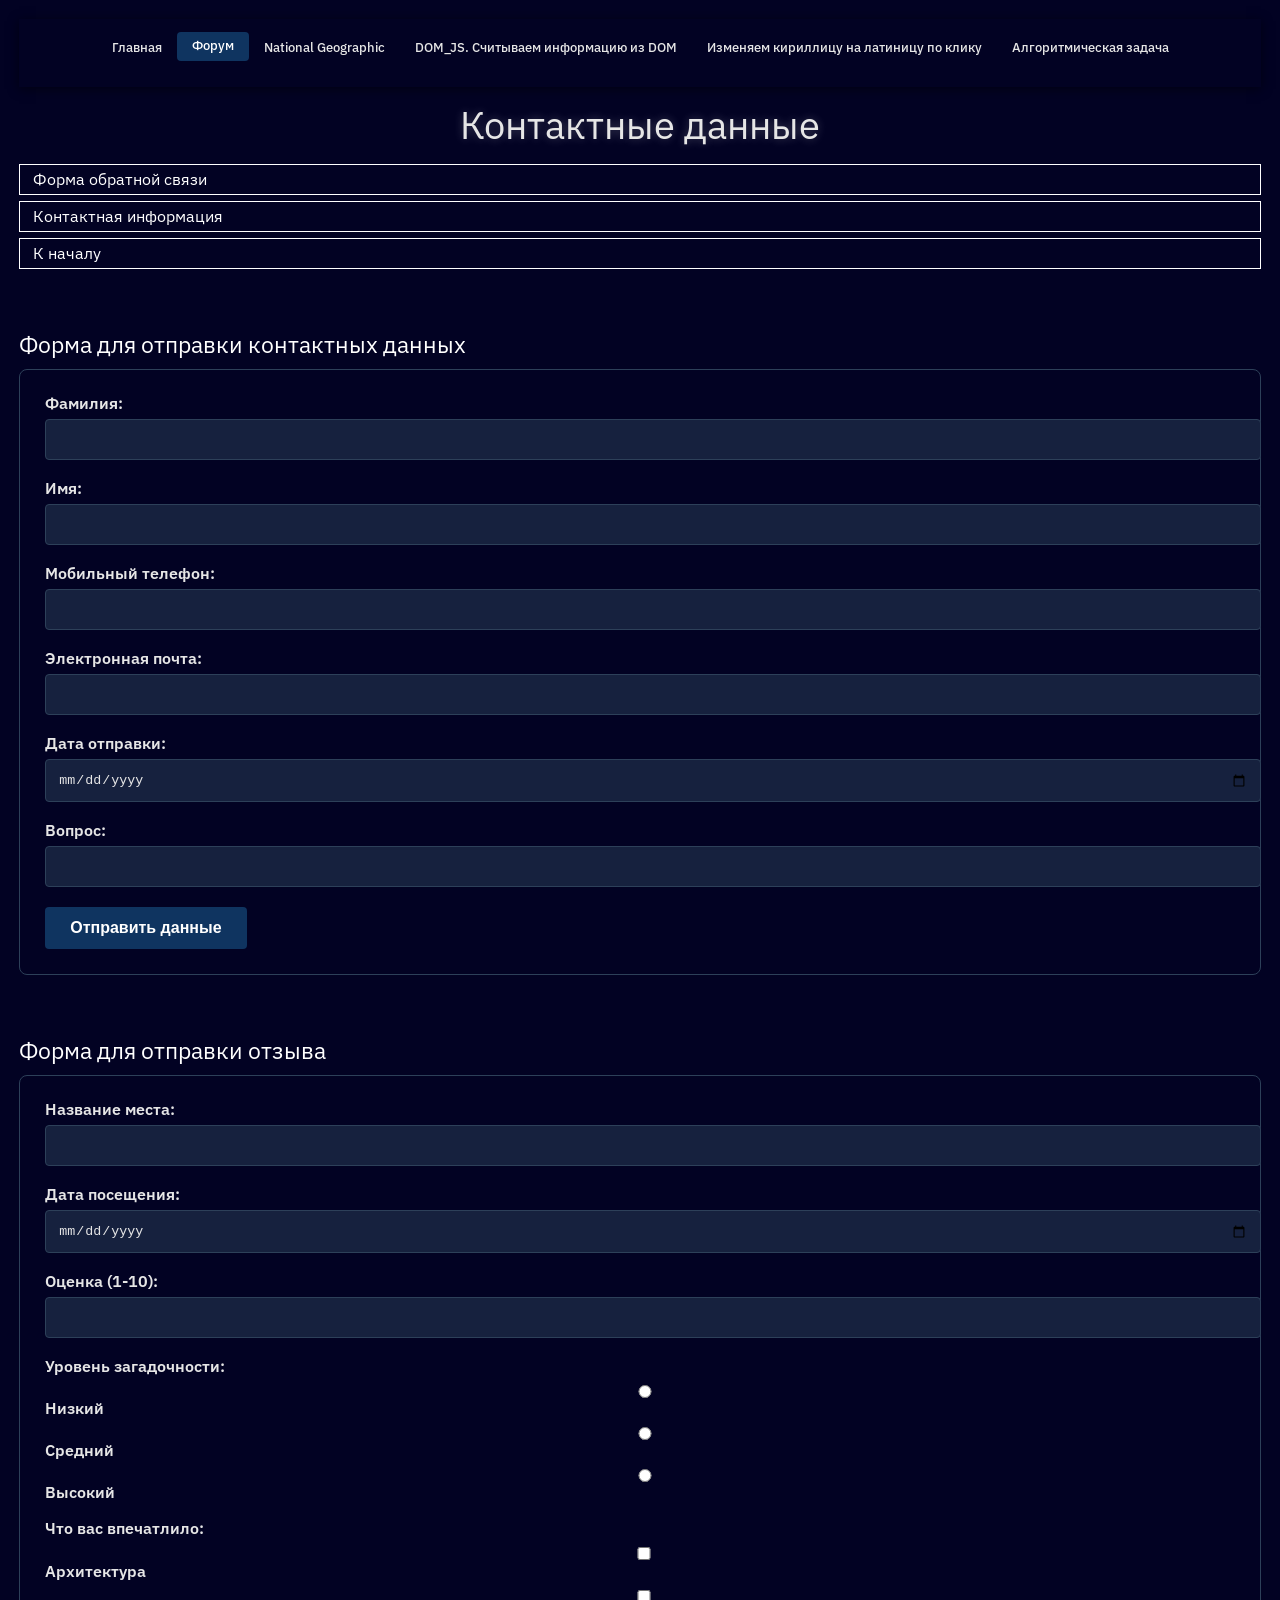
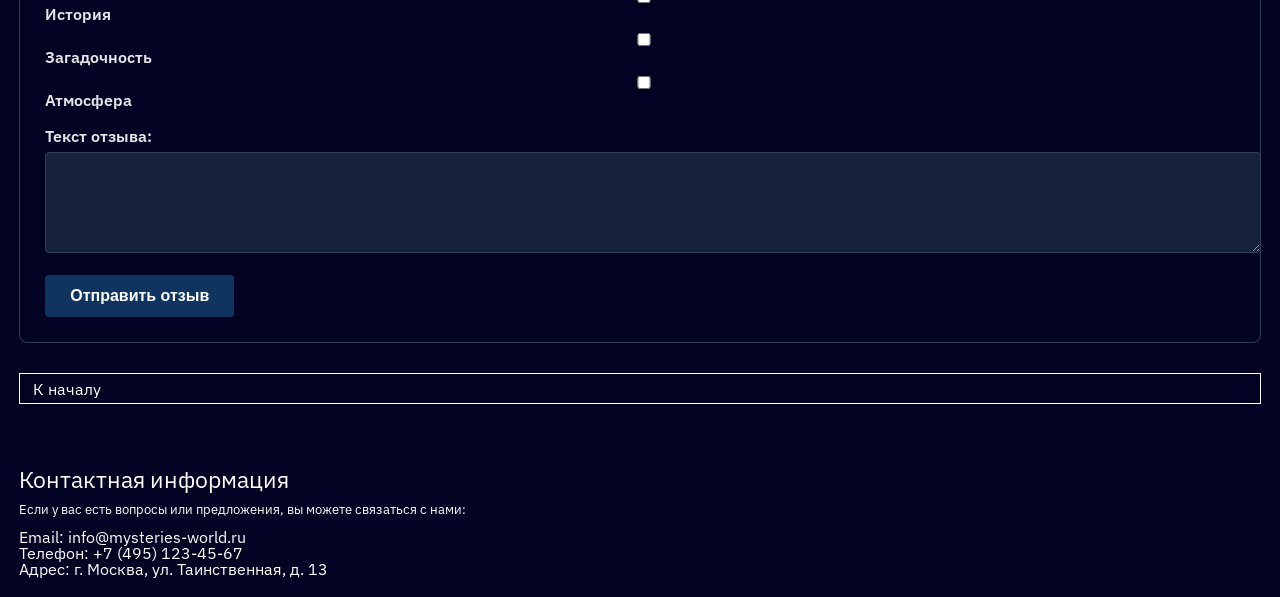
==== 1page.html @ fd526dd6 "Update 1page.html" ====
<!DOCTYPE html>
<html lang="en">
<head>
    <meta charset="UTF-8">
    <meta name="viewport" content="width=device-width, initial-scale=1.0">
    <title>Форум</title>
    <link rel="stylesheet" href="./css/style.css">
    <script src="js/script2.js"></script>
</head>
<body>
<nav>
    <div class="container">
        <ul>
            <li><a href="index.html" class="active"><i class="fas fa-home"></i> Главная</a></li>
            <li><a href="1page.html"><i class="fas fa-images"></i> Форум </a></li>
            <li><a href="https://www.nationalgeographic.com" target="_blank"><i class="fas fa-external-link-alt"></i> National Geographic</a></li>
            <li><a href="2page.html"><i class="fas fa-address-book"></i> DOM_JS. Считываем информацию из DOM</a></li>
            <li><a href="3page.html"><i class="fas fa-language"></i> Изменяем кириллицу на латиницу по клику</a></li>
            <li><a href="4page.html"><i class="fas fa-calculator"></i> Алгоритмическая задача</a></li>
        </ul>
    </div>
</nav>
<div class="container">
    <main>
        <h1>Контактные данные</h1>

        <div class="internal-nav">
            <a href="#form">Форма обратной связи</a>
            <a href="#info">Контактная информация</a>
            <a href="#top">К началу</a>
        </div>

        <h2 id="form">Форма для отправки контактных данных</h2>

        <form action="https://www.google.com/webhp" method="POST">
            <div class="form-group">
                <label for="lastname">Фамилия:</label>
                <input type="text" id="lastname" name="lastname" required>
            </div>

            <div class="form-group">
                <label for="firstname">Имя:</label>
                <input type="text" id="firstname" name="firstname" required>
            </div>

            <div class="form-group">
                <label for="phone">Мобильный телефон:</label>
                <input type="tel" id="phone" name="phone" required>
            </div>

            <div class="form-group">
                <label for="email">Электронная почта:</label>
                <input type="email" id="email" name="email" required>
            </div>

            <div class="form-group">
                <label for="date">Дата отправки:</label>
                <input type="date" id="date" name="date" required>
            </div>

            <div class="form-group">
                <label for="group">Вопрос:</label>
                <input type="text" id="group" name="group" required>
            </div>

            <button type="submit">Отправить данные</button>
        </form>
        <h2 id="form">Форма для отправки отзыва</h2>

        <form action="https://httpbin.org/post" method="POST">
            <input type="hidden" name="form_type" value="review">

            <div class="form-group">
                <label for="place_name">Название места:</label>
                <input type="text" id="place_name" name="place_name" required>
            </div>

            <div class="form-group">
                <label for="visit_date">Дата посещения:</label>
                <input type="date" id="visit_date" name="visit_date" required>
            </div>

            <div class="form-group">
                <label for="rating">Оценка (1-10):</label>
                <input type="number" id="rating" name="rating" min="1" max="10" required>
            </div>

            <div class="form-group">
                <label>Уровень загадочности:</label>
                <div>
                    <input type="radio" id="mystery_low" name="mystery_level" value="low" required>
                    <label for="mystery_low">Низкий</label>

                    <input type="radio" id="mystery_medium" name="mystery_level" value="medium">
                    <label for="mystery_medium">Средний</label>

                    <input type="radio" id="mystery_high" name="mystery_level" value="high">
                    <label for="mystery_high">Высокий</label>
                </div>
            </div>

            <div class="form-group">
                <label>Что вас впечатлило:</label>
                <div>
                    <input type="checkbox" id="impression_architecture" name="impressions" value="architecture">
                    <label for="impression_architecture">Архитектура</label>

                    <input type="checkbox" id="impression_history" name="impressions" value="history">
                    <label for="impression_history">История</label>

                    <input type="checkbox" id="impression_mystery" name="impressions" value="mystery">
                    <label for="impression_mystery">Загадочность</label>

                    <input type="checkbox" id="impression_atmosphere" name="impressions" value="atmosphere">
                    <label for="impression_atmosphere">Атмосфера</label>
                </div>
            </div>

            <div class="form-group">
                <label for="review_text">Текст отзыва:</label>
                <textarea id="review_text" name="review_text" rows="5" required></textarea>
            </div>

            <button type="submit">Отправить отзыв</button>
        </form>

        <div class="internal-nav">
            <a href="#top">К началу</a>
        </div>

        <h2 id="info">Контактная информация</h2>
        <p>Если у вас есть вопросы или предложения, вы можете связаться с нами:</p>

        <ul>
            <li>Email: info@mysteries-world.ru</li>
            <li>Телефон: +7 (495) 123-45-67</li>
            <li>Адрес: г. Москва, ул. Таинственная, д. 13</li>
        </ul>
    </main>
</body>
</html>
---- css/style.css ----
@import "reset.css";
@import "content.css";
@import url('https://fonts.googleapis.com/css2?family=IBM+Plex+Sans:wght@200&display=swap');
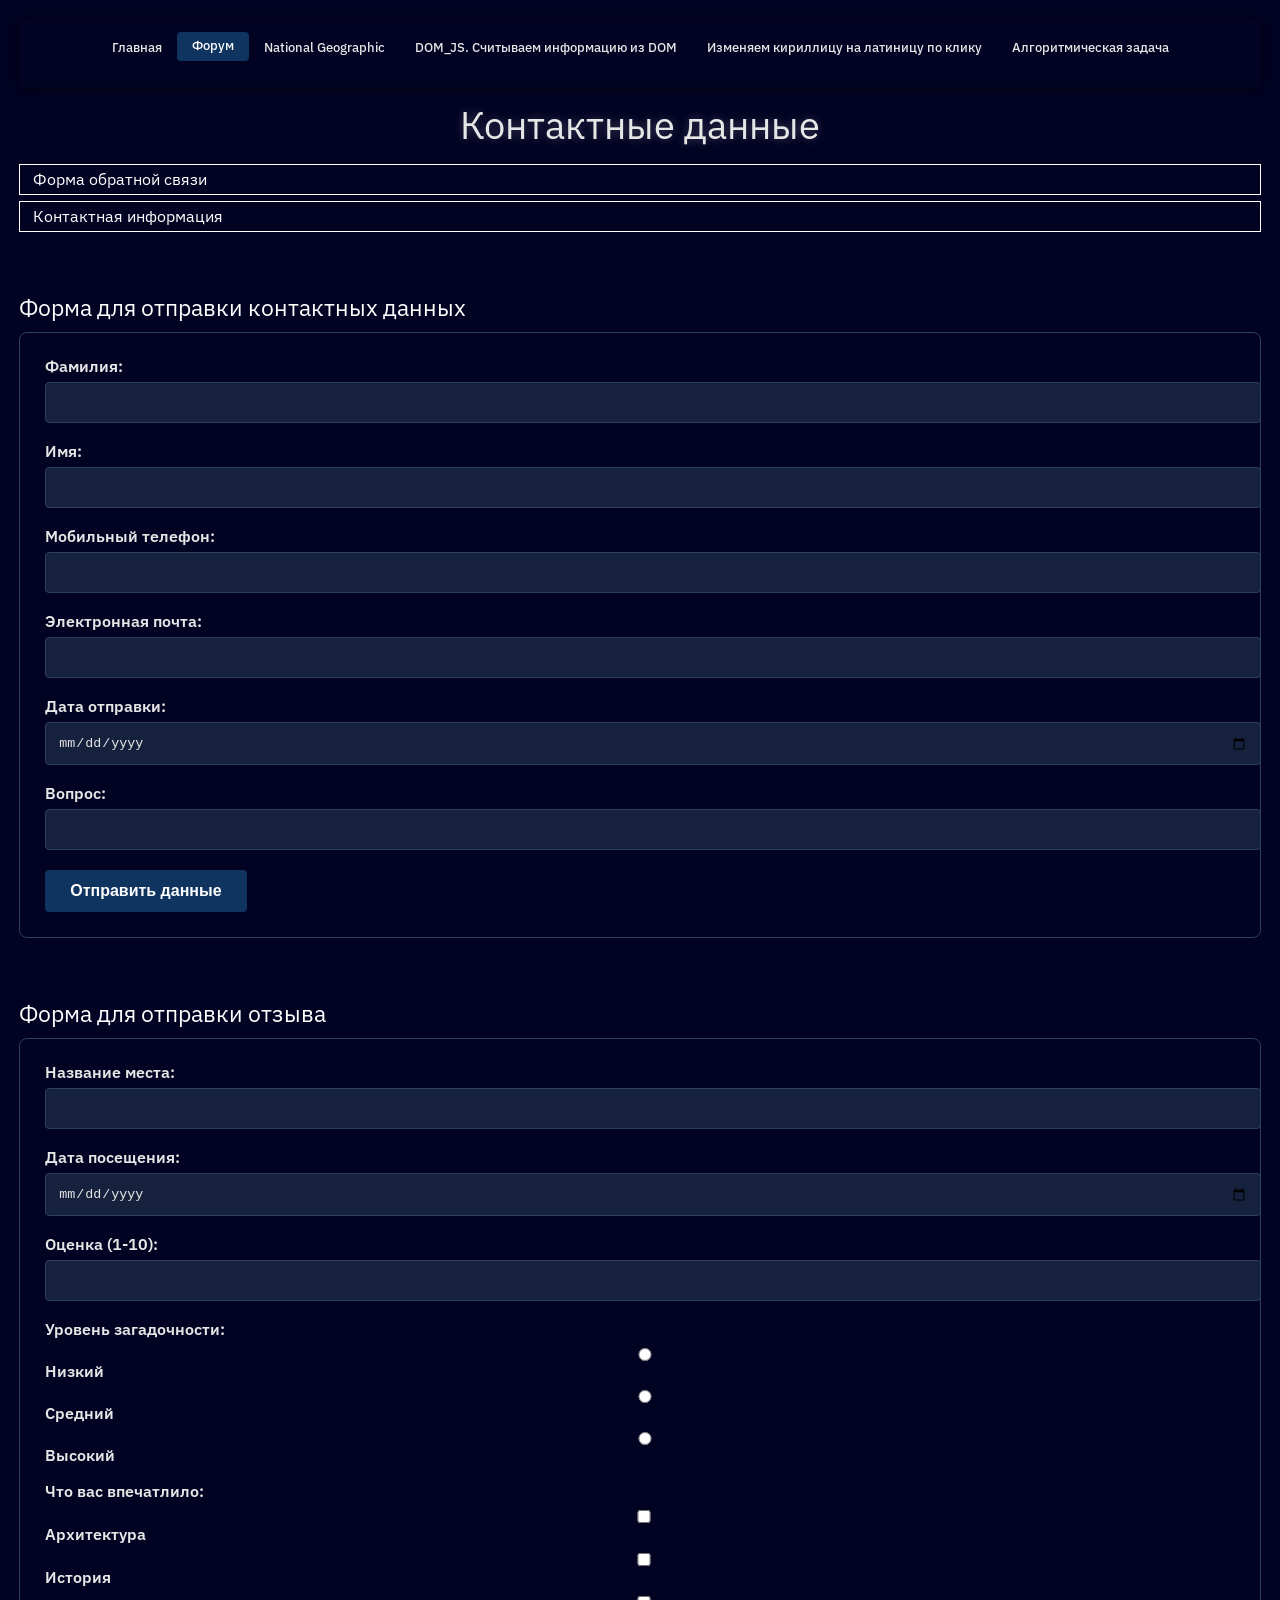
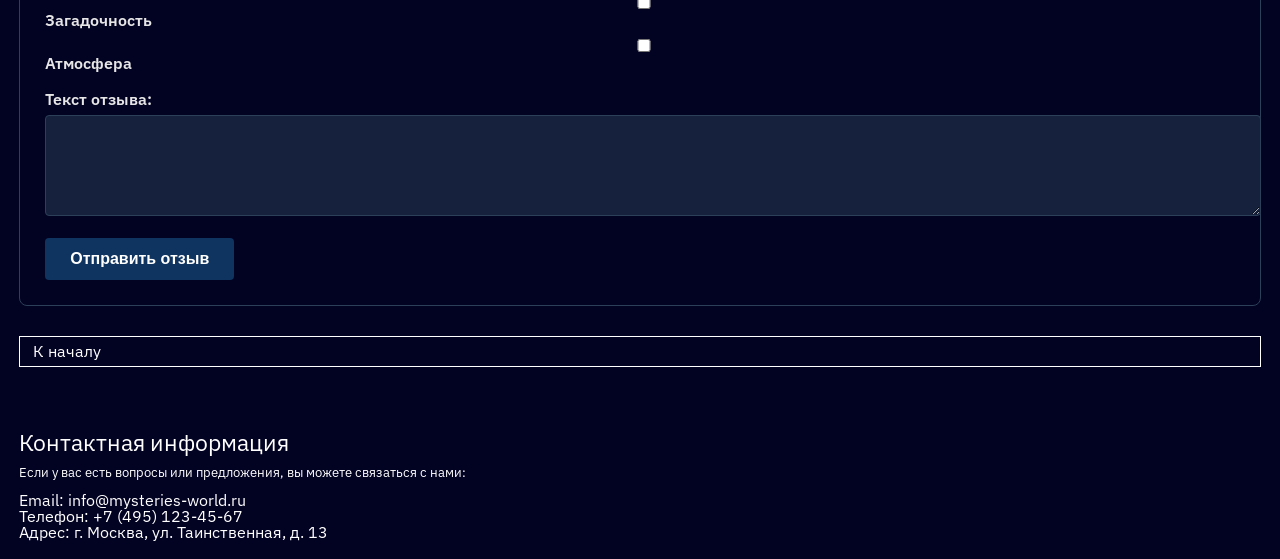
==== commit 1146358b: "Update 1page.html" ====
--- a/1page.html
+++ b/1page.html
@@ -27,7 +27,6 @@
         <div class="internal-nav">
             <a href="#form">Форма обратной связи</a>
             <a href="#info">Контактная информация</a>
-            <a href="#top">К началу</a>
         </div>
 
         <h2 id="form">Форма для отправки контактных данных</h2>
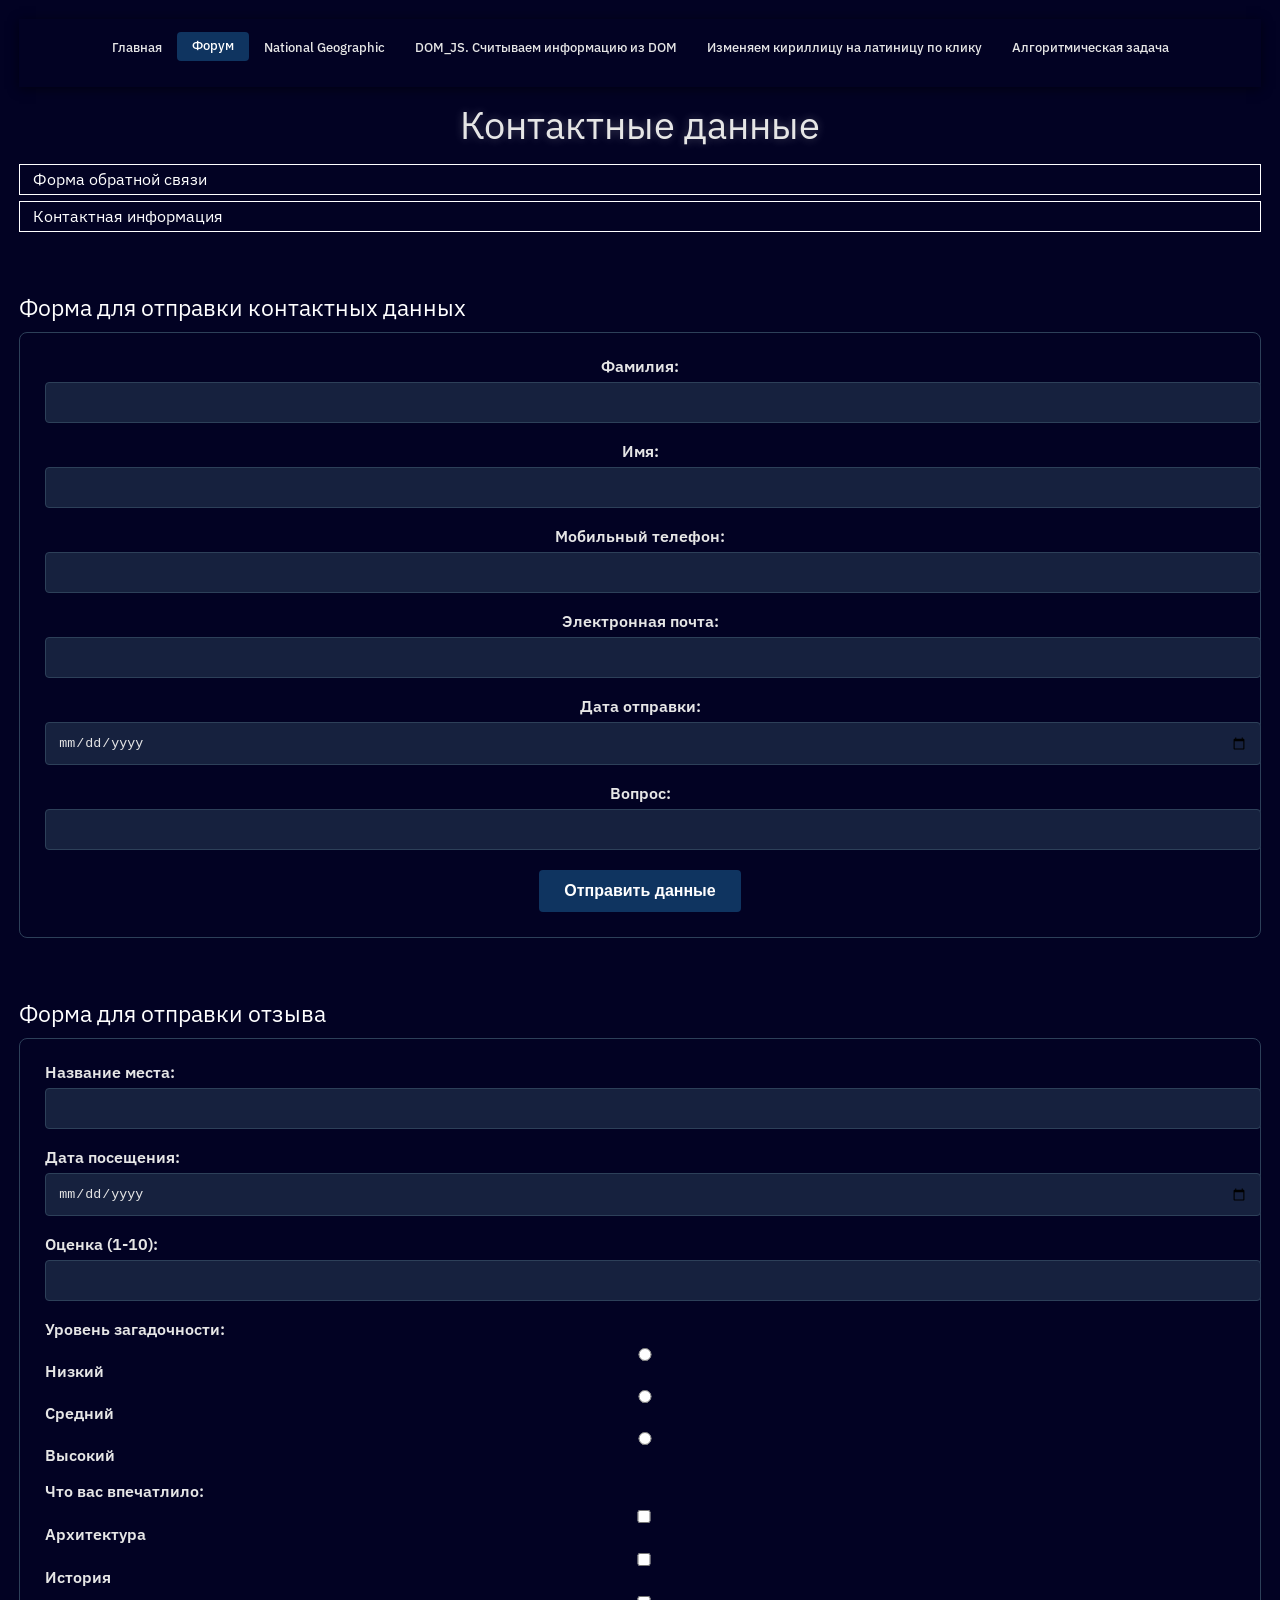
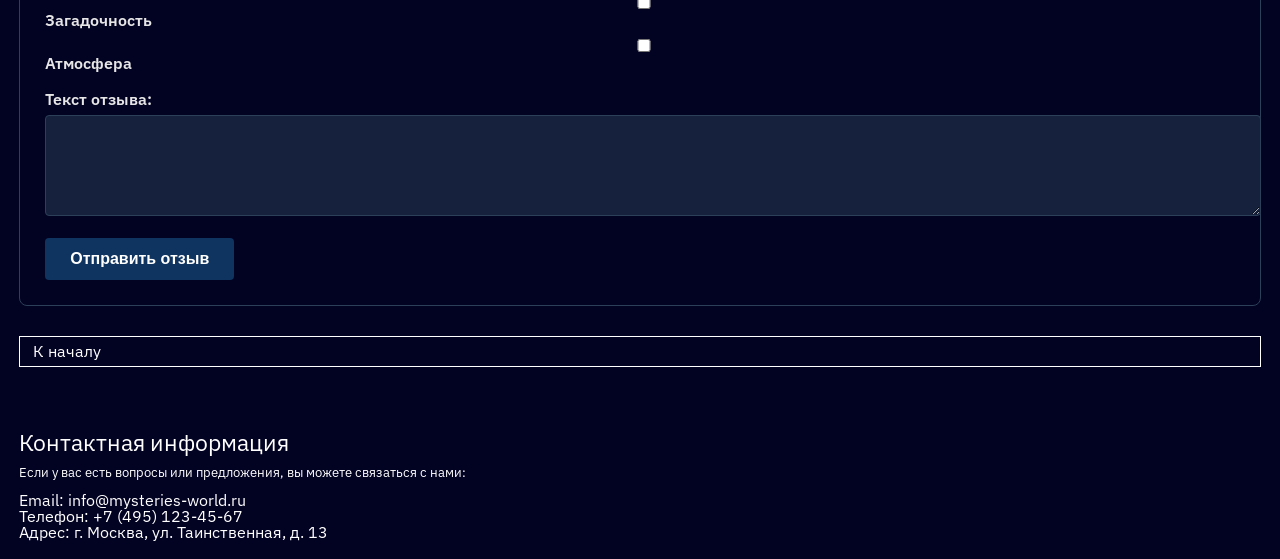
==== commit f20b0fb1: "Update 1page.html" ====
--- a/1page.html
+++ b/1page.html
@@ -31,7 +31,8 @@
 
         <h2 id="form">Форма для отправки контактных данных</h2>
 
-        <form action="https://www.google.com/webhp" method="POST">
+       <form action="https://www.bing.com/search?" method="get" name="Form" target="_blank" align="center">
+           <input type="hidden" name="q" value="search">
             <div class="form-group">
                 <label for="lastname">Фамилия:</label>
                 <input type="text" id="lastname" name="lastname" required>
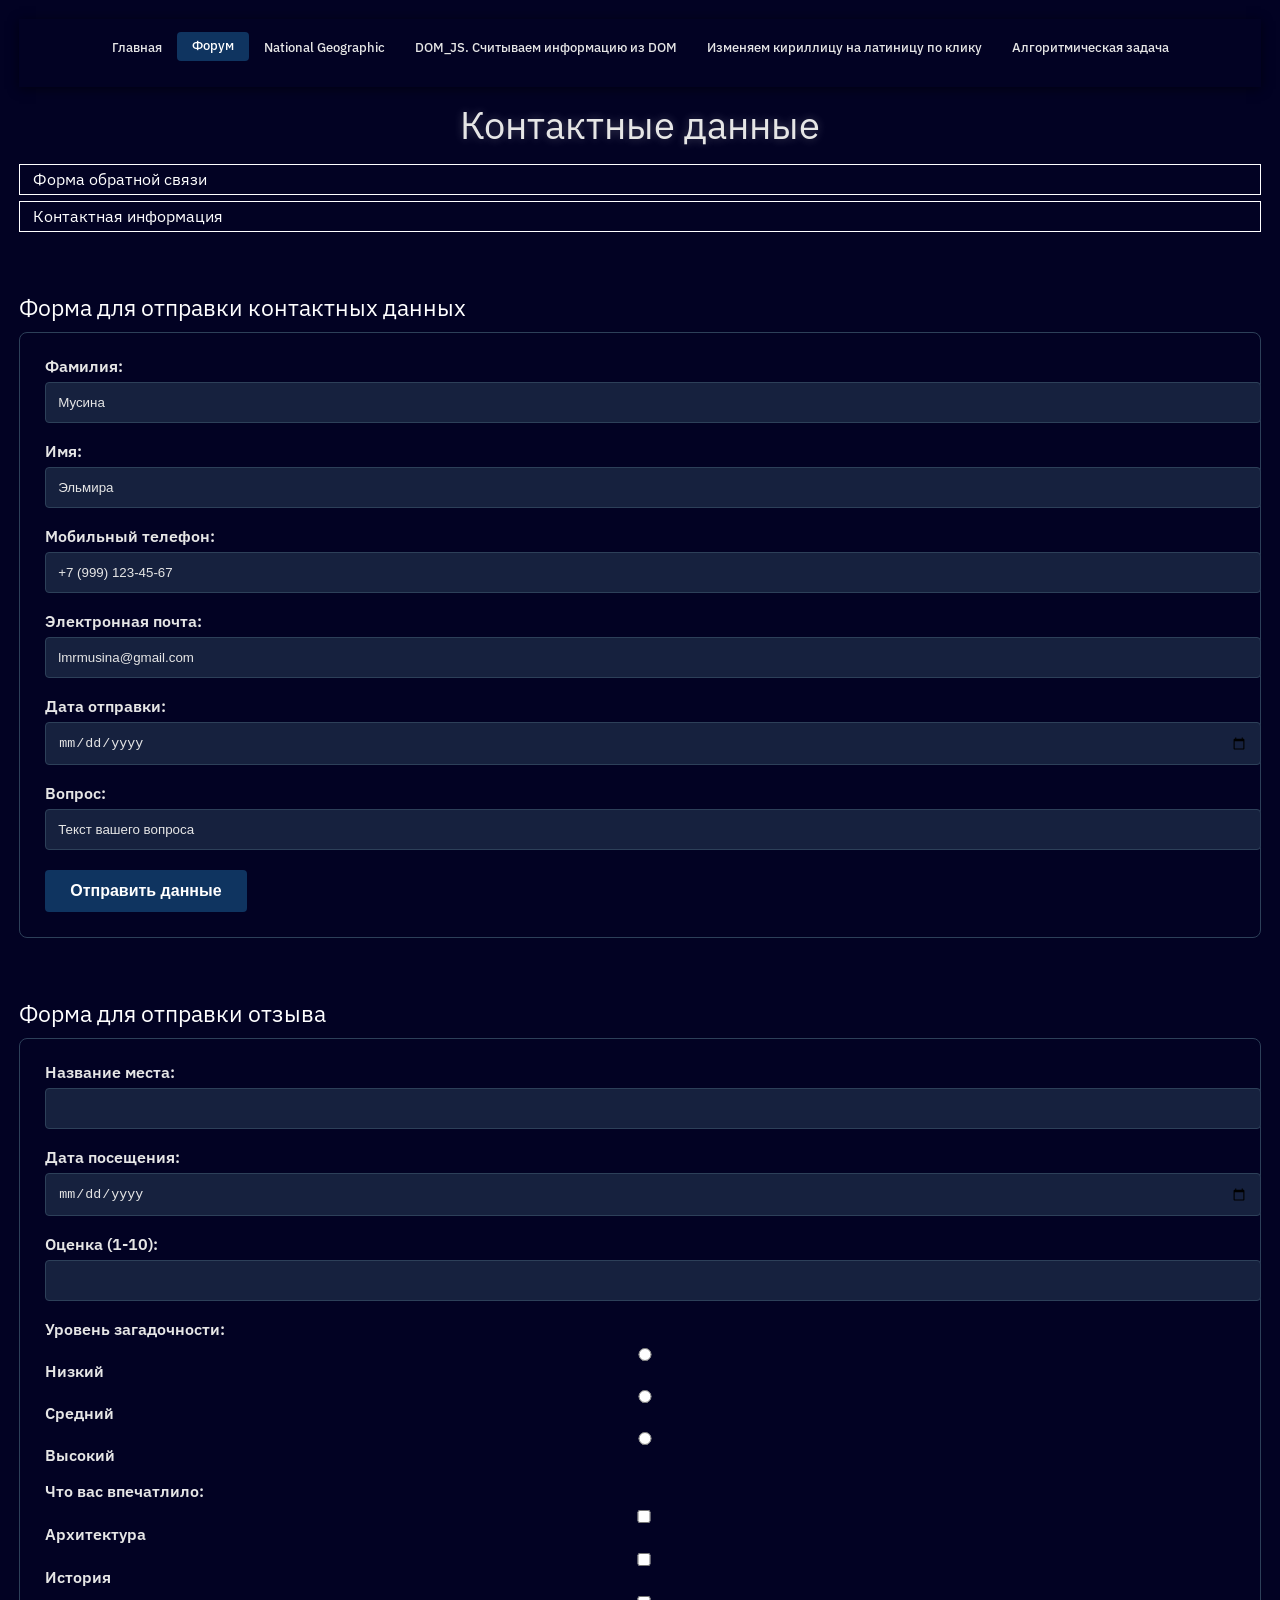
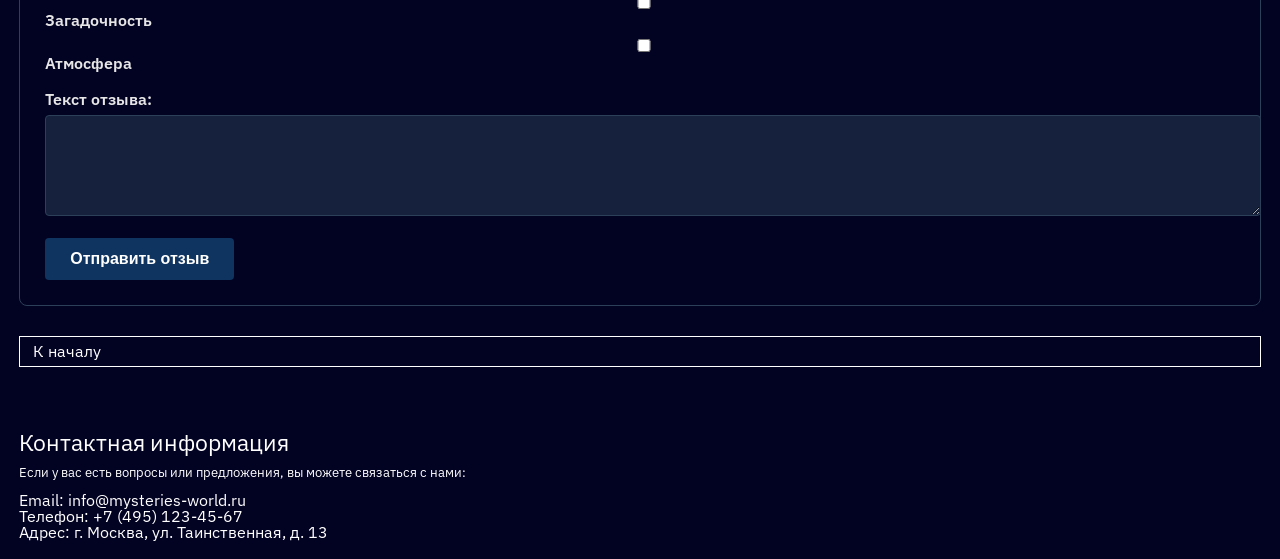
==== commit f24e2597: "Update 1page.html" ====
--- a/1page.html
+++ b/1page.html
@@ -31,26 +31,26 @@
 
         <h2 id="form">Форма для отправки контактных данных</h2>
 
-       <form action="https://www.bing.com/search?" method="get" name="Form" target="_blank" align="center">
+       <form action="https://www.bing.com/search?" method="get" name="Form" target="_blank">
            <input type="hidden" name="q" value="search">
             <div class="form-group">
                 <label for="lastname">Фамилия:</label>
-                <input type="text" id="lastname" name="lastname" required>
+                <input type="text" id="lastname" name="lastname" value="Мусина" required>
             </div>
 
             <div class="form-group">
                 <label for="firstname">Имя:</label>
-                <input type="text" id="firstname" name="firstname" required>
+                <input type="text" id="firstname" name="firstname" value="Эльмира" required>
             </div>
 
             <div class="form-group">
                 <label for="phone">Мобильный телефон:</label>
-                <input type="tel" id="phone" name="phone" required>
+                <input type="tel" id="phone" name="phone" value="+7 (999) 123-45-67" required>
             </div>
 
             <div class="form-group">
                 <label for="email">Электронная почта:</label>
-                <input type="email" id="email" name="email" required>
+                <input type="email" id="email" name="email" value="lmrmusina@gmail.com" required>
             </div>
 
             <div class="form-group">
@@ -60,7 +60,7 @@
 
             <div class="form-group">
                 <label for="group">Вопрос:</label>
-                <input type="text" id="group" name="group" required>
+                <input type="text" id="group" name="group" value="Текст вашего вопроса" required>
             </div>
 
             <button type="submit">Отправить данные</button>
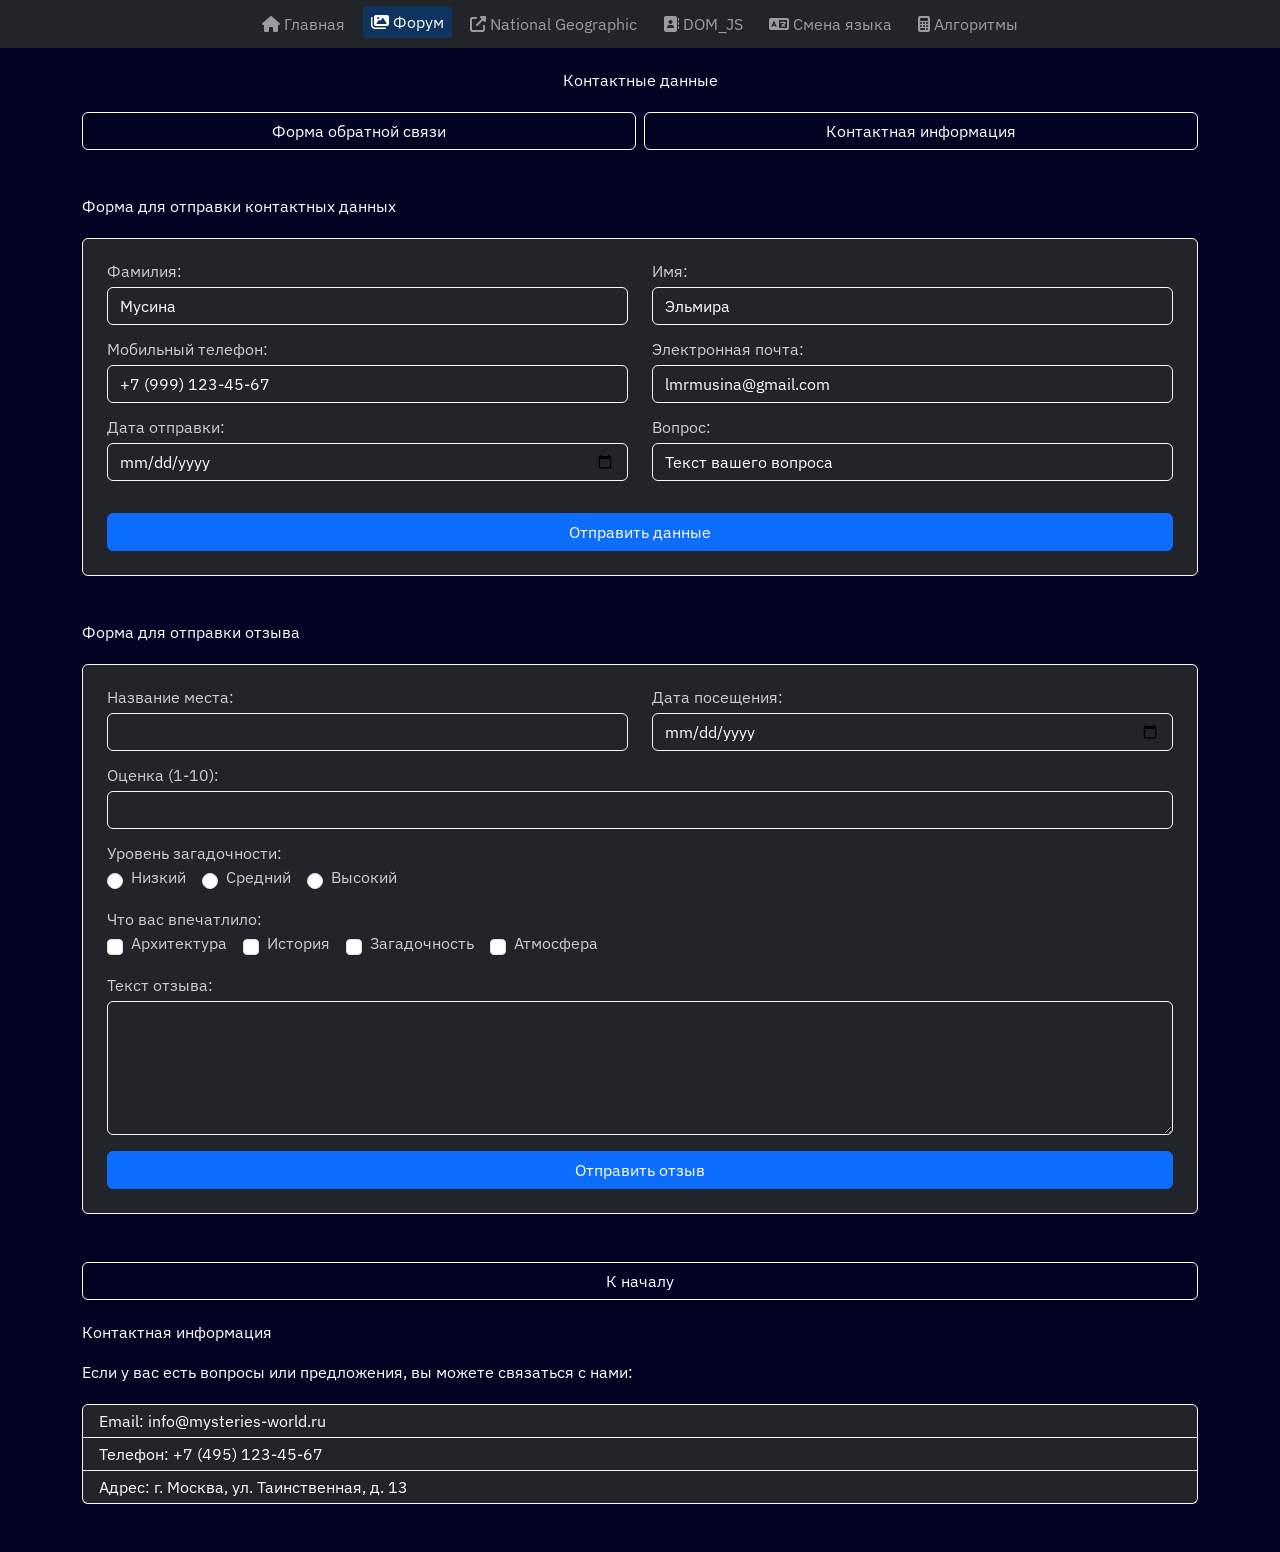
==== commit 1fb81836: "added new function" ====
--- a/1page.html
+++ b/1page.html
@@ -4,138 +4,182 @@
     <meta charset="UTF-8">
     <meta name="viewport" content="width=device-width, initial-scale=1.0">
     <title>Форум</title>
+    <!-- Bootstrap 5 -->
+    <link href="https://cdn.jsdelivr.net/npm/bootstrap@5.3.0/dist/css/bootstrap.min.css" rel="stylesheet">
+    <!-- Font Awesome -->
+    <link rel="stylesheet" href="https://cdnjs.cloudflare.com/ajax/libs/font-awesome/6.4.0/css/all.min.css">
     <link rel="stylesheet" href="./css/style.css">
     <script src="js/script2.js"></script>
 </head>
 <body>
-<nav>
+<!-- Навигация Bootstrap -->
+<nav class="navbar navbar-expand-lg navbar-dark bg-dark sticky-top">
     <div class="container">
-        <ul>
-            <li><a href="index.html" class="active"><i class="fas fa-home"></i> Главная</a></li>
-            <li><a href="1page.html"><i class="fas fa-images"></i> Форум </a></li>
-            <li><a href="https://www.nationalgeographic.com" target="_blank"><i class="fas fa-external-link-alt"></i> National Geographic</a></li>
-            <li><a href="2page.html"><i class="fas fa-address-book"></i> DOM_JS. Считываем информацию из DOM</a></li>
-            <li><a href="3page.html"><i class="fas fa-language"></i> Изменяем кириллицу на латиницу по клику</a></li>
-            <li><a href="4page.html"><i class="fas fa-calculator"></i> Алгоритмическая задача</a></li>
-        </ul>
+        <button class="navbar-toggler" type="button" data-bs-toggle="collapse" data-bs-target="#navbarNav">
+            <span class="navbar-toggler-icon"></span>
+        </button>
+        <div class="collapse navbar-collapse" id="navbarNav">
+            <ul class="navbar-nav mx-auto">
+                <li class="nav-item">
+                    <a href="index.html" class="nav-link"><i class="fas fa-home"></i> Главная</a>
+                </li>
+                <li class="nav-item">
+                    <a href="1page.html" class="nav-link active"><i class="fas fa-images"></i> Форум</a>
+                </li>
+                <li class="nav-item">
+                    <a href="https://www.nationalgeographic.com" target="_blank" class="nav-link"><i class="fas fa-external-link-alt"></i> National Geographic</a>
+                </li>
+                <li class="nav-item">
+                    <a href="2page.html" class="nav-link"><i class="fas fa-address-book"></i> DOM_JS</a>
+                </li>
+                <li class="nav-item">
+                    <a href="3page.html" class="nav-link"><i class="fas fa-language"></i> Смена языка</a>
+                </li>
+                <li class="nav-item">
+                    <a href="4page.html" class="nav-link"><i class="fas fa-calculator"></i> Алгоритмы</a>
+                </li>
+            </ul>
+        </div>
     </div>
 </nav>
-<div class="container">
+
+<div class="container mt-4">
     <main>
-        <h1>Контактные данные</h1>
+        <div class="row">
+            <div class="col-12">
+                <h1 class="text-center mb-4">Контактные данные</h1>
 
-        <div class="internal-nav">
-            <a href="#form">Форма обратной связи</a>
-            <a href="#info">Контактная информация</a>
+                <!-- Внутренняя навигация -->
+                <div class="internal-nav d-flex flex-column flex-md-row gap-2 mb-5">
+                    <a href="#form" class="btn btn-outline-light">Форма обратной связи</a>
+                    <a href="#info" class="btn btn-outline-light">Контактная информация</a>
+                </div>
+
+                <!-- Форма контактных данных -->
+                <h2 id="form" class="mb-4">Форма для отправки контактных данных</h2>
+                <form action="https://www.bing.com/search?" method="get" name="Form" target="_blank" class="card bg-dark border-light p-4 mb-5">
+                    <input type="hidden" name="q" value="search">
+                    <div class="row">
+                        <div class="col-md-6 mb-3">
+                            <label for="lastname" class="form-label">Фамилия:</label>
+                            <input type="text" class="form-control bg-dark text-white border-light" id="lastname" name="lastname" value="Мусина" required>
+                        </div>
+                        <div class="col-md-6 mb-3">
+                            <label for="firstname" class="form-label">Имя:</label>
+                            <input type="text" class="form-control bg-dark text-white border-light" id="firstname" name="firstname" value="Эльмира" required>
+                        </div>
+                    </div>
+                    <div class="row">
+                        <div class="col-md-6 mb-3">
+                            <label for="phone" class="form-label">Мобильный телефон:</label>
+                            <input type="tel" class="form-control bg-dark text-white border-light" id="phone" name="phone" value="+7 (999) 123-45-67" required>
+                        </div>
+                        <div class="col-md-6 mb-3">
+                            <label for="email" class="form-label">Электронная почта:</label>
+                            <input type="email" class="form-control bg-dark text-white border-light" id="email" name="email" value="lmrmusina@gmail.com" required>
+                        </div>
+                    </div>
+                    <div class="row">
+                        <div class="col-md-6 mb-3">
+                            <label for="date" class="form-label">Дата отправки:</label>
+                            <input type="date" class="form-control bg-dark text-white border-light" id="date" name="date" required>
+                        </div>
+                        <div class="col-md-6 mb-3">
+                            <label for="group" class="form-label">Вопрос:</label>
+                            <input type="text" class="form-control bg-dark text-white border-light" id="group" name="group" value="Текст вашего вопроса" required>
+                        </div>
+                    </div>
+                    <button type="submit" class="btn btn-primary mt-3">Отправить данные</button>
+                </form>
+
+                
+                <h2 class="mb-4">Форма для отправки отзыва</h2>
+                <form action="https://httpbin.org/post" method="POST" class="card bg-dark border-light p-4 mb-5">
+                    <input type="hidden" name="form_type" value="review">
+                    
+                    <div class="row">
+                        <div class="col-md-6 mb-3">
+                            <label for="place_name" class="form-label">Название места:</label>
+                            <input type="text" class="form-control bg-dark text-white border-light" id="place_name" name="place_name" required>
+                        </div>
+                        <div class="col-md-6 mb-3">
+                            <label for="visit_date" class="form-label">Дата посещения:</label>
+                            <input type="date" class="form-control bg-dark text-white border-light" id="visit_date" name="visit_date" required>
+                        </div>
+                    </div>
+                    
+                    <div class="mb-3">
+                        <label for="rating" class="form-label">Оценка (1-10):</label>
+                        <input type="number" class="form-control bg-dark text-white border-light" id="rating" name="rating" min="1" max="10" required>
+                    </div>
+
+                    <div class="mb-3">
+                        <label class="form-label">Уровень загадочности:</label>
+                        <div class="d-flex flex-wrap gap-3">
+                            <div class="form-check">
+                                <input class="form-check-input" type="radio" id="mystery_low" name="mystery_level" value="low" required>
+                                <label class="form-check-label" for="mystery_low">Низкий</label>
+                            </div>
+                            <div class="form-check">
+                                <input class="form-check-input" type="radio" id="mystery_medium" name="mystery_level" value="medium">
+                                <label class="form-check-label" for="mystery_medium">Средний</label>
+                            </div>
+                            <div class="form-check">
+                                <input class="form-check-input" type="radio" id="mystery_high" name="mystery_level" value="high">
+                                <label class="form-check-label" for="mystery_high">Высокий</label>
+                            </div>
+                        </div>
+                    </div>
+
+                    <div class="mb-3">
+                        <label class="form-label">Что вас впечатлило:</label>
+                        <div class="d-flex flex-wrap gap-3">
+                            <div class="form-check">
+                                <input class="form-check-input" type="checkbox" id="impression_architecture" name="impressions" value="architecture">
+                                <label class="form-check-label" for="impression_architecture">Архитектура</label>
+                            </div>
+                            <div class="form-check">
+                                <input class="form-check-input" type="checkbox" id="impression_history" name="impressions" value="history">
+                                <label class="form-check-label" for="impression_history">История</label>
+                            </div>
+                            <div class="form-check">
+                                <input class="form-check-input" type="checkbox" id="impression_mystery" name="impressions" value="mystery">
+                                <label class="form-check-label" for="impression_mystery">Загадочность</label>
+                            </div>
+                            <div class="form-check">
+                                <input class="form-check-input" type="checkbox" id="impression_atmosphere" name="impressions" value="atmosphere">
+                                <label class="form-check-label" for="impression_atmosphere">Атмосфера</label>
+                            </div>
+                        </div>
+                    </div>
+
+                    <div class="mb-3">
+                        <label for="review_text" class="form-label">Текст отзыва:</label>
+                        <textarea class="form-control bg-dark text-white border-light" id="review_text" name="review_text" rows="5" required></textarea>
+                    </div>
+
+                    <button type="submit" class="btn btn-primary">Отправить отзыв</button>
+                </form>
+
+                <!-- Контактная информация -->
+                <div class="internal-nav d-flex flex-column flex-md-row gap-2 mb-4">
+                    <a href="#top" class="btn btn-outline-light">К началу</a>
+                </div>
+
+                <h2 id="info" class="mb-4">Контактная информация</h2>
+                <p class="mb-4">Если у вас есть вопросы или предложения, вы можете связаться с нами:</p>
+
+                <ul class="list-group mb-5">
+                    <li class="list-group-item bg-dark text-white border-light">Email: info@mysteries-world.ru</li>
+                    <li class="list-group-item bg-dark text-white border-light">Телефон: +7 (495) 123-45-67</li>
+                    <li class="list-group-item bg-dark text-white border-light">Адрес: г. Москва, ул. Таинственная, д. 13</li>
+                </ul>
+            </div>
         </div>
+    </main>
+</div>
 
-        <h2 id="form">Форма для отправки контактных данных</h2>
-
-       <form action="https://www.bing.com/search?" method="get" name="Form" target="_blank">
-           <input type="hidden" name="q" value="search">
-            <div class="form-group">
-                <label for="lastname">Фамилия:</label>
-                <input type="text" id="lastname" name="lastname" value="Мусина" required>
-            </div>
-
-            <div class="form-group">
-                <label for="firstname">Имя:</label>
-                <input type="text" id="firstname" name="firstname" value="Эльмира" required>
-            </div>
-
-            <div class="form-group">
-                <label for="phone">Мобильный телефон:</label>
-                <input type="tel" id="phone" name="phone" value="+7 (999) 123-45-67" required>
-            </div>
-
-            <div class="form-group">
-                <label for="email">Электронная почта:</label>
-                <input type="email" id="email" name="email" value="lmrmusina@gmail.com" required>
-            </div>
-
-            <div class="form-group">
-                <label for="date">Дата отправки:</label>
-                <input type="date" id="date" name="date" required>
-            </div>
-
-            <div class="form-group">
-                <label for="group">Вопрос:</label>
-                <input type="text" id="group" name="group" value="Текст вашего вопроса" required>
-            </div>
-
-            <button type="submit">Отправить данные</button>
-        </form>
-        <h2 id="form">Форма для отправки отзыва</h2>
-
-        <form action="https://httpbin.org/post" method="POST">
-            <input type="hidden" name="form_type" value="review">
-
-            <div class="form-group">
-                <label for="place_name">Название места:</label>
-                <input type="text" id="place_name" name="place_name" required>
-            </div>
-
-            <div class="form-group">
-                <label for="visit_date">Дата посещения:</label>
-                <input type="date" id="visit_date" name="visit_date" required>
-            </div>
-
-            <div class="form-group">
-                <label for="rating">Оценка (1-10):</label>
-                <input type="number" id="rating" name="rating" min="1" max="10" required>
-            </div>
-
-            <div class="form-group">
-                <label>Уровень загадочности:</label>
-                <div>
-                    <input type="radio" id="mystery_low" name="mystery_level" value="low" required>
-                    <label for="mystery_low">Низкий</label>
-
-                    <input type="radio" id="mystery_medium" name="mystery_level" value="medium">
-                    <label for="mystery_medium">Средний</label>
-
-                    <input type="radio" id="mystery_high" name="mystery_level" value="high">
-                    <label for="mystery_high">Высокий</label>
-                </div>
-            </div>
-
-            <div class="form-group">
-                <label>Что вас впечатлило:</label>
-                <div>
-                    <input type="checkbox" id="impression_architecture" name="impressions" value="architecture">
-                    <label for="impression_architecture">Архитектура</label>
-
-                    <input type="checkbox" id="impression_history" name="impressions" value="history">
-                    <label for="impression_history">История</label>
-
-                    <input type="checkbox" id="impression_mystery" name="impressions" value="mystery">
-                    <label for="impression_mystery">Загадочность</label>
-
-                    <input type="checkbox" id="impression_atmosphere" name="impressions" value="atmosphere">
-                    <label for="impression_atmosphere">Атмосфера</label>
-                </div>
-            </div>
-
-            <div class="form-group">
-                <label for="review_text">Текст отзыва:</label>
-                <textarea id="review_text" name="review_text" rows="5" required></textarea>
-            </div>
-
-            <button type="submit">Отправить отзыв</button>
-        </form>
-
-        <div class="internal-nav">
-            <a href="#top">К началу</a>
-        </div>
-
-        <h2 id="info">Контактная информация</h2>
-        <p>Если у вас есть вопросы или предложения, вы можете связаться с нами:</p>
-
-        <ul>
-            <li>Email: info@mysteries-world.ru</li>
-            <li>Телефон: +7 (495) 123-45-67</li>
-            <li>Адрес: г. Москва, ул. Таинственная, д. 13</li>
-        </ul>
-    </main>
+<!-- Bootstrap JS -->
+<script src="https://cdn.jsdelivr.net/npm/bootstrap@5.3.0/dist/js/bootstrap.bundle.min.js"></script>
 </body>
-</html>
+</html>
